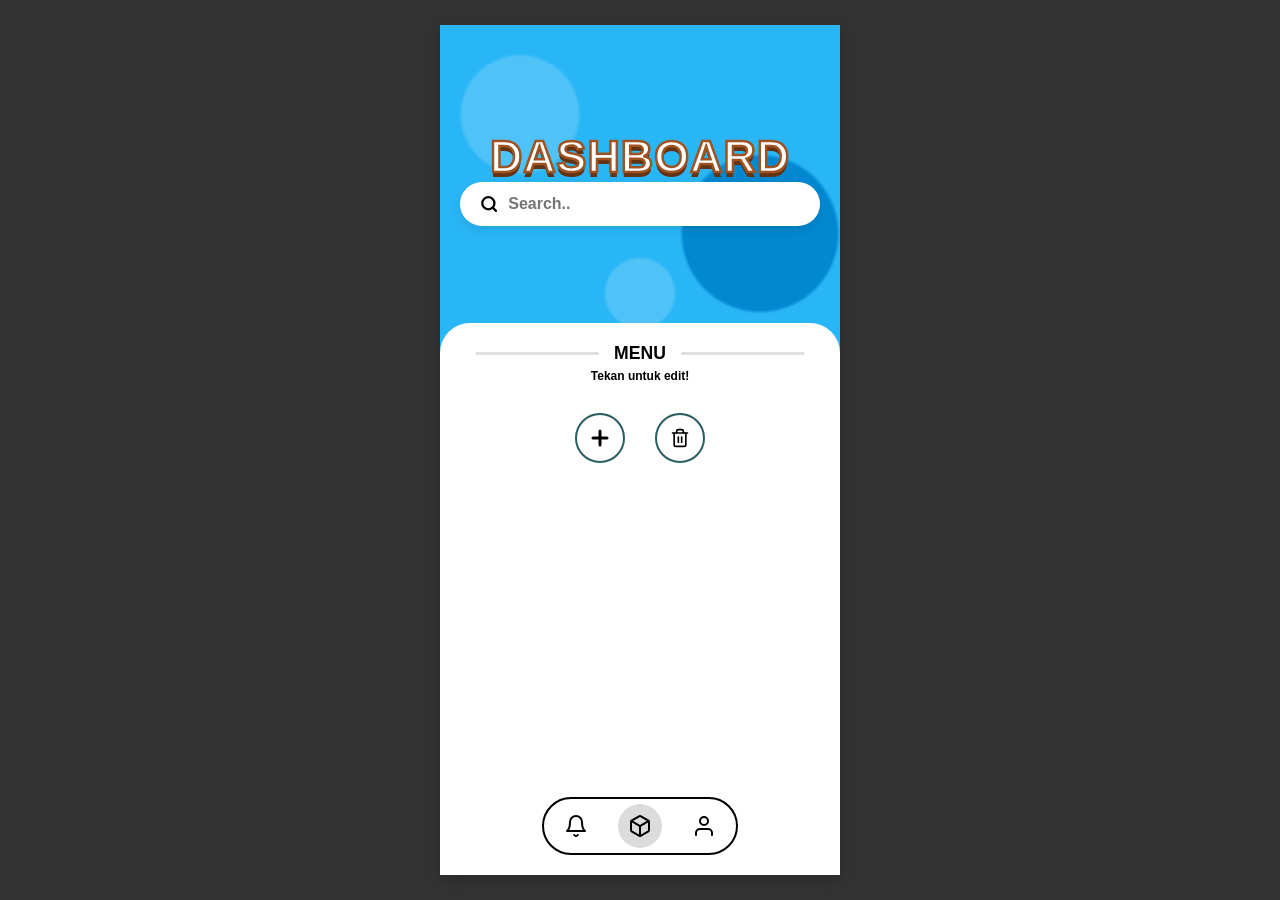
==== frontend/warkop99_dashboard.html @ 41861c22 "Revamp Struktur File" ====
<!DOCTYPE html>
<html lang="en">
<head>
    <meta charset="UTF-8">
    <meta name="viewport" content="width=device-width, initial-scale=1.0">
    <link rel="stylesheet" href="style.css">
    <script src="script.js" defer></script>
    <title>Dashboard - SistemMonitorW99</title>
</head>
<body>

    <div class="mobile-container">

        <div class="dash-top-section">
            <h1 class="brand-text">Dashboard</h1>
            <div class="search-bar">
                <svg xmlns="http://www.w3.org/2000/svg" width="20" height="20" viewBox="0 0 24 24" fill="none" stroke="currentColor" stroke-width="3" stroke-linecap="round" stroke-linejoin="round"><circle cx="11" cy="11" r="8"></circle><line x1="21" y1="21" x2="16.65" y2="16.65"></line></svg>
                <input type="text" id="searchInput" placeholder="Search..">
            </div>
        </div>

        <div class="dash-bottom-section">
            <div class="menu-header">
                <div class="menu-divider">MENU</div>
                <div class="menu-subtitle" id="menuSubtitle">Tekan untuk edit!</div>
            </div>

            <div class="product-list" id="productList">
            </div>

            <div class="action-buttons">
                <div class="action-btn" onclick="openAddModal()">
                    <svg xmlns="http://www.w3.org/2000/svg" width="24" height="24" viewBox="0 0 24 24" fill="none" stroke="currentColor" stroke-width="3" stroke-linecap="round" stroke-linejoin="round"><line x1="12" y1="5" x2="12" y2="19"></line><line x1="5" y1="12" x2="19" y2="12"></line></svg>
                </div>
                <div class="action-btn" onclick="toggleDeleteMode()">
                    <svg xmlns="http://www.w3.org/2000/svg" width="20" height="20" viewBox="0 0 24 24" fill="none" stroke="currentColor" stroke-width="2" stroke-linecap="round" stroke-linejoin="round"><polyline points="3 6 5 6 21 6"></polyline><path d="M19 6v14a2 2 0 0 1-2 2H7a2 2 0 0 1-2-2V6m3 0V4a2 2 0 0 1 2-2h4a2 2 0 0 1 2 2v2"></path><line x1="10" y1="11" x2="10" y2="17"></line><line x1="14" y1="11" x2="14" y2="17"></line></svg>
                </div>
            </div>
        </div>

        <div class="bottom-nav">
            <svg class="nav-icon" onclick="window.location.href='warkop99_notifications.html'" style="cursor: pointer;" xmlns="http://www.w3.org/2000/svg" width="24" height="24" viewBox="0 0 24 24" fill="none" stroke="currentColor" stroke-width="2" stroke-linecap="round" stroke-linejoin="round"><path d="M18 8A6 6 0 0 0 6 8c0 7-3 9-3 9h18s-3-2-3-9"></path><path d="M13.73 21a2 2 0 0 1-3.46 0"></path></svg>

            <div class="nav-icon active" style="cursor: pointer;">
                <svg xmlns="http://www.w3.org/2000/svg" width="24" height="24" viewBox="0 0 24 24" fill="none" stroke="currentColor" stroke-width="2" stroke-linecap="round" stroke-linejoin="round"><path d="M21 16V8a2 2 0 0 0-1-1.73l-7-4a2 2 0 0 0-2 0l-7 4A2 2 0 0 0 3 8v8a2 2 0 0 0 1 1.73l7 4a2 2 0 0 0 2 0l7-4A2 2 0 0 0 21 16z"></path><polyline points="3.27 6.96 12 12.01 20.73 6.96"></polyline><line x1="12" y1="22.08" x2="12" y2="12"></line></svg>
            </div>

            <svg class="nav-icon" onclick="window.location.href='warkop99_profile.html'" style="cursor: pointer;" xmlns="http://www.w3.org/2000/svg" width="24" height="24" viewBox="0 0 24 24" fill="none" stroke="currentColor" stroke-width="2" stroke-linecap="round" stroke-linejoin="round"><path d="M20 21v-2a4 4 0 0 0-4-4H8a4 4 0 0 0-4 4v2"></path><circle cx="12" cy="7" r="4"></circle></svg>
        </div>

        <div class="modal-overlay" id="editModal">
            <div class="modal-content">
                <div class="modal-header">
                    <label for="editImageUpload" class="img-placeholder" id="editModalImg" style="cursor: pointer; overflow: hidden; position: relative; background: url('website_images/logo99.jpg') center/cover;">
                    </label>
                    <input type="file" id="editImageUpload" accept="image/*" style="display: none;">

                    <span id="editModalName">Product Name</span>
                </div>

                <div class="modal-box">
                    <span>STOK</span>
                    <div class="qty-controls">
                        <button class="qty-btn">-</button>
                        <span id="editModalStock">0</span>
                        <button class="qty-btn">+</button>
                    </div>
                </div>
                <div class="modal-actions">
                    <button class="modal-btn btn-batal" onclick="closeModals()">BATAL</button>
                    <button class="modal-btn btn-simpan" onclick="saveStockToDatabase()">SIMPAN</button>
                </div>
            </div>
        </div>

        <div class="modal-overlay" id="addModal">
            <div class="modal-content">
                <div class="modal-header">
                    <label for="imageUpload" class="img-placeholder" id="addImgPreview" style="cursor: pointer; overflow: hidden; position: relative;">
                        <span id="addImgPlus">+</span>
                        <img id="previewImage" style="display: none; width: 100%; height: 100%; object-fit: cover; position: absolute; top: 0; left: 0;">
                    </label>
                    <input type="file" id="imageUpload" accept="image/*" style="display: none;">

                    <span>Tambah Produk</span>
                </div>
                <p style="font-size: 0.8rem; font-weight: 700; margin-bottom: -10px;">Nama Produk</p>
                <div class="modal-box">
                    <input type="text" id="addProductName" placeholder="produk123">
                </div>
                <div class="modal-box">
                    <span>STOK</span>
                    <div class="qty-controls">
                        <button class="qty-btn">-</button>
                        <span id="addProductStock">3</span>
                        <button class="qty-btn">+</button>
                    </div>
                </div>
                <div class="modal-actions">
                    <button class="modal-btn btn-batal" onclick="closeModals()">BATAL</button>
                    <button class="modal-btn btn-simpan" onclick="addProductToDatabase()">SIMPAN</button>
                </div>
            </div>
        </div>

        <div class="modal-overlay" id="deleteModal">
            <div class="modal-content">
                <div class="modal-header">
                    <div class="img-placeholder" id="deleteModalImg" style="background: url('website_images/logo99.jpg') center/cover;"></div>
                    <span id="deleteModalName">Product Name</span>
                </div>
                <div class="modal-box" style="justify-content: center;">
                    <span class="delete-text">HAPUS PRODUK?</span>
                </div>
                <div class="modal-actions">
                    <button class="modal-btn btn-batal" onclick="closeModals()">BATAL</button>
                    <button class="modal-btn btn-simpan" onclick="deleteProductFromDatabase()">SIMPAN</button>
                </div>
            </div>
        </div>

    </div>
</body>
</html>
---- frontend/style.css ----
* {
    margin: 0;
    padding: 0;
    box-sizing: border-box;
    font-family: -apple-system, BlinkMacSystemFont, "Segoe UI", Roboto, Helvetica, Arial, sans-serif;
    
    -webkit-user-select: none;
    -ms-user-select: none; 
    user-select: none;
}

input, textarea {
    -webkit-user-select: auto;
    -ms-user-select: auto;
    user-select: auto;
}

body {
    background-color: #333;
    display: flex;
    justify-content: center;
    align-items: center;
    min-height: 100vh;
}

.mobile-container {
    width: 100%;
    max-width: 400px;
    height: 100vh;
    max-height: 850px;
    background-color: #29b6f6;
    position: relative;
    overflow: hidden;
    display: flex;
    flex-direction: column;
    box-shadow: 0 4px 15px rgba(0,0,0,0.2);
}

/* ========================================= */
/* LOGIN PAGE STYLES                */
/* ========================================= */

.top-section {
    height: 45%;
    position: relative;
    display: flex;
    flex-direction: column;
    align-items: center;
    justify-content: center;
    background-image: radial-gradient(circle at 20% 30%, #4fc3f7 15%, transparent 16%),
                    radial-gradient(circle at 80% 70%, #0288d1 20%, transparent 21%),
                    radial-gradient(circle at 50% 90%, #4fc3f7 10%, transparent 11%);
}

.logo-circle {
    width: 110px;
    height: 110px;
    background-color: #fce166;
    border-radius: 50%;
    border: 3px solid #8c4a16;
    display: flex;
    justify-content: center;
    align-items: center;
    position: relative;
    box-shadow: 0 4px 8px rgba(0,0,0,0.1);
    z-index: 2;
    overflow: hidden;
}

.logo-image {
    width: 100%;
    height: 100%;
    object-fit: cover;
}

.brand-text {
    font-size: 2.8rem;
    font-weight: 900;
    color: #ffffff;
    text-transform: uppercase;
    -webkit-text-stroke: 2.5px #9e5320;
    text-shadow: 0px 5px 0px #633314;
    margin-top: 10px;
    letter-spacing: 1px;
    z-index: 2;
}

.bottom-section {
    background-color: #ffffff;
    height: 55%;
    border-radius: 30px 30px 0 0;
    padding: 40px 30px 20px 30px;
    display: flex;
    flex-direction: column;
    position: absolute;
    bottom: 0;
    width: 100%;
    z-index: 10;
}

.bottom-section h2 {
    font-size: 1.1rem;
    font-weight: 800;
    color: #000;
    margin-bottom: 25px;
}

.input-group {
    position: relative;
    margin-bottom: 15px;
}

.input-group input {
    width: 100%;
    padding: 18px 20px;
    border-radius: 25px;
    border: none;
    background-color: #f5f5f5;
    font-size: 0.95rem;
    font-weight: 700;
    color: #000;
    outline: none;
}

.input-group input::placeholder {
    color: #000;
    font-weight: 700;
}

.eye-icon {
    position: absolute;
    right: 20px;
    top: 50%;
    transform: translateY(-50%);
    cursor: pointer;
    color: #000000;
    display: flex;
    align-items: center;
}

.forgot-password {
    text-align: right;
    margin-bottom: 30px;
}

.forgot-password a {
    color: #000;
    text-decoration: none;
    font-size: 0.8rem;
    font-weight: 700;
}

.login-btn {
    width: 100%;
    padding: 18px;
    border-radius: 30px;
    border: none;
    background-color: #050505;
    color: #ffffff;
    font-size: 1.1rem;
    font-weight: 600;
    cursor: pointer;
    transition: background-color 0.4s;
}

.login-btn:hover {
    background-color: #333;
}

.footer-quote {
    margin-top: auto;
    text-align: center;
    font-size: 0.8rem;
    font-weight: 600;
    color: #000;
    padding-bottom: 15px;
}

/* ========================================= */
/* DASHBOARD PAGE STYLES             */
/* ========================================= */

.dash-top-section {
    height: 35%;
    position: relative;
    display: flex;
    flex-direction: column;
    align-items: center;
    justify-content: center;
    background-image: radial-gradient(circle at 20% 30%, #4fc3f7 15%, transparent 16%),
                      radial-gradient(circle at 80% 70%, #0288d1 20%, transparent 21%),
                      radial-gradient(circle at 50% 90%, #4fc3f7 10%, transparent 11%);
    padding: 20px;
}

.search-bar {
    width: 100%;
    background: #fff;
    border-radius: 30px;
    display: flex;
    align-items: center;
    padding: 12px 20px;
    z-index: 2;
    box-shadow: 0 4px 10px rgba(0,0,0,0.1);
    flex-shrink: 0;
}

.search-bar svg {
    margin-right: 10px;
    color: #000;
}

.search-bar input {
    border: none;
    outline: none;
    width: 100%;
    font-size: 1rem;
    font-weight: 600;
    color: #666;
}

.dash-bottom-section {
    background-color: #ffffff;
    height: 65%;
    border-radius: 30px 30px 0 0;
    padding: 20px 20px 80px 20px; 
    display: flex;
    flex-direction: column;
    z-index: 10;
    overflow-y: auto;
    scrollbar-width: none; 
}

.dash-bottom-section::-webkit-scrollbar {
    display: none;
}

.menu-header {
    text-align: center;
    margin-bottom: 20px;
}

.menu-divider {
    display: flex;
    align-items: center;
    font-weight: 900;
    font-size: 1.1rem;
    color: #000;
}

.menu-divider::before, .menu-divider::after {
    content: '';
    flex: 1;
    border-bottom: 3px solid #e0e0e0;
    margin: 0 15px;
    border-radius: 2px;
}

.menu-subtitle {
    font-size: 0.75rem;
    font-weight: 700;
    color: #000;
    margin-top: 5px;
}

.menu-subtitle.red-text {
    color: #ff3b30;
}

.product-card {
    display: flex;
    align-items: center;
    background: #fff;
    border-radius: 15px;
    padding: 10px;
    margin-bottom: 15px;
    box-shadow: 0 2px 8px rgba(0,0,0,0.15);
    position: relative;
    cursor: pointer;
    border: 2px solid transparent;
}

.product-img {
    width: 70px;
    height: 70px;
    border-radius: 10px;
    object-fit: cover;
    margin-right: 15px;
}

.product-info {
    flex: 1;
    display: flex;
    flex-direction: column;
    gap: 8px;
}

.info-box {
    background: #dcdcdc;
    padding: 8px 15px;
    border-radius: 8px;
    font-weight: 700;
    font-size: 0.9rem;
    color: #000;
    display: flex;
    justify-content: space-between;
}

.card-trash-btn {
    position: absolute;
    right: -10px;
    top: -10px;
    background: #fff;
    border: 2px solid #ff3b30;
    border-radius: 50%;
    width: 35px;
    height: 35px;
    display: none; 
    justify-content: center;
    align-items: center;
    color: #ff3b30;
    box-shadow: 0 2px 5px rgba(0,0,0,0.2);
    z-index: 5;
}

.delete-mode-active .card-trash-btn {
    display: flex;
}

.action-buttons {
    display: flex;
    justify-content: center;
    gap: 30px;
    margin-top: 10px;
    margin-bottom: 20px;
}

.action-btn {
    width: 50px;
    height: 50px;
    border-radius: 50%;
    border: 2px solid #285e61;
    background: #fff;
    display: flex;
    justify-content: center;
    align-items: center;
    cursor: pointer;
    color: #000;
}

.bottom-nav {
    position: absolute;
    bottom: 20px;
    left: 50%;
    transform: translateX(-50%);
    background: #fff;
    border: 2px solid #000;
    border-radius: 30px;
    display: flex;
    align-items: center;
    padding: 5px 20px;
    gap: 30px;
    z-index: 20;
}

.nav-icon {
    color: #000;
    cursor: pointer;
}

.nav-icon.active {
    background: #dcdcdc;
    padding: 10px;
    border-radius: 50%;
    display: flex;
}

/* Modals */
.modal-overlay {
    position: absolute;
    top: 0;
    left: 0;
    width: 100%;
    height: 100%;
    background: rgba(255, 255, 255, 0.2);
    backdrop-filter: blur(8px);
    -webkit-backdrop-filter: blur(8px);
    z-index: 50;
    display: none;
    justify-content: center;
    align-items: center;
}

.modal-content {
    background: #fff;
    width: 85%;
    border-radius: 20px;
    padding: 25px;
    box-shadow: 0 10px 25px rgba(0,0,0,0.2);
    display: flex;
    flex-direction: column;
    gap: 15px;
}

.modal-header {
    display: flex;
    align-items: center;
    gap: 15px;
    font-size: 1.2rem;
    font-weight: 800;
    color: #000;
}

.modal-header img, .modal-header .img-placeholder {
    width: 60px;
    height: 60px;
    border-radius: 10px;
    object-fit: cover;
}

.img-placeholder {
    background: #dcdcdc;
    display: flex;
    justify-content: center;
    align-items: center;
    font-size: 1.5rem;
}

.modal-box {
    background: #dcdcdc;
    border-radius: 8px;
    padding: 12px 15px;
    display: flex;
    justify-content: space-between;
    align-items: center;
    font-weight: 700;
    color: #000;
}

.modal-box input {
    background: transparent;
    border: none;
    outline: none;
    font-weight: 700;
    width: 100%;
}

.modal-box input::placeholder { color: #666; }

.qty-controls {
    display: flex;
    align-items: center;
    gap: 10px;
}

.qty-btn {
    background: #fff;
    border: none;
    width: 24px;
    height: 24px;
    border-radius: 50%;
    display: flex;
    justify-content: center;
    align-items: center;
    font-weight: bold;
    cursor: pointer;
    box-shadow: 0 1px 3px rgba(0,0,0,0.2);
}

.modal-actions {
    display: flex;
    gap: 15px;
    margin-top: 10px;
}

.modal-btn {
    flex: 1;
    padding: 12px;
    border: none;
    border-radius: 10px;
    font-weight: 800;
    font-size: 1rem;
    color: #fff;
    cursor: pointer;
}

.btn-batal { background-color: #ff4747; }
.btn-simpan { background-color: #5ddc58; }

.delete-text {
    color: #ff3b30;
    font-weight: 900;
    text-align: center;
    width: 100%;
}

/* ========================================= */
/* NOTIFICATION PAGE STYLES                  */
/* ========================================= */

.notif-top-section {
    height: 18%;
    padding-top: 40px;
}

.notif-bottom-section {
    height: 82%;
}

.tabs-wrapper {
    display: flex;
    gap: 10px;
    margin-bottom: 20px;
    padding-bottom: 10px; 
    overflow-x: auto;
    
    flex-shrink: 0; 
    
    scrollbar-width: thin;
    scrollbar-color: #dcdcdc #f0f0f0;
}

.tabs-wrapper::-webkit-scrollbar {
    height: 4px;
}

.tabs-wrapper::-webkit-scrollbar-track {
    background: #f0f0f0;
    border-radius: 2px;
}
.tabs-wrapper::-webkit-scrollbar-thumb {
    background: #dcdcdc;
    border-radius: 2px;
}

.tab-btn {
    flex-shrink: 0;
    padding: 8px 15px;
    border-radius: 12px;
    background-color: #dcdcdc;
    color: #ffffff;
    font-weight: 800;
    font-size: 0.75rem;
    border: none;
    cursor: pointer;
    white-space: nowrap;
    transition: background-color 0.3s;
}

.tab-btn.active-red { background-color: #ff4d4d; }
.tab-btn.active-blue { background-color: #33a1ff; }

.tab-divider {
    height: 4px;
    background-color: #f0f0f0;
    border-radius: 2px;
    margin-bottom: 20px;
    width: 100%;
}
.tab-divider-inner {
    height: 100%;
    background-color: #dcdcdc;
    width: 40%;
    border-radius: 2px;
}

.notif-card {
    display: flex;
    background: #fff;
    border-radius: 15px;
    padding: 12px;
    margin-bottom: 15px;
}

.notif-card.red {
    background-color: #ffebe6;
    border: 2px solid #ffcccc;
}
.notif-card.blue {
    background-color: #e6f5ff;
    border: 2px solid #cce6ff;
}

.notif-img {
    width: 80px;
    height: 80px;
    border-radius: 10px;
    object-fit: cover;
    margin-right: 15px;
}

.notif-content {
    flex: 1;
    display: flex;
    flex-direction: column;
}

.notif-badge {
    color: #fff;
    font-weight: 800;
    font-size: 0.75rem;
    padding: 6px 0;
    text-align: center;
    border-radius: 8px;
    margin-bottom: 10px;
}
.notif-card.red .notif-badge { background-color: #ff4d4d; }
.notif-card.blue .notif-badge { background-color: #33a1ff; }

.notif-text-row {
    display: flex;
    justify-content: space-between;
    font-size: 0.7rem;
    font-weight: 800;
    color: #000;
    margin-bottom: 6px;
    text-transform: uppercase;
}

/* ========================================= */
/* PROFILE & HISTORY PAGE STYLES             */
/* ========================================= */


.hidden {
    display: none !important;
}


.profile-card-header {
    display: flex;
    align-items: center;
    background: #eeeeee; 
    border-radius: 18px;
    padding: 15px;
    margin-bottom: 20px;
}

.profile-avatar {
    width: 75px;
    height: 75px;
    border-radius: 12px;
    object-fit: cover;
    margin-right: 15px;
}

.menu-option-card {
    background-color: #eeeeee;
    border-radius: 18px;
    padding: 18px 20px;
    display: flex;
    align-items: center;
    gap: 15px;
    margin-bottom: 15px;
    cursor: pointer;
    transition: transform 0.2s, background-color 0.2s;
}

.menu-option-card:active {
    transform: scale(0.97);
    background-color: #e0e0e0;
}

.history-item {
    border-radius: 15px;
    padding: 12px;
    display: flex;
    gap: 12px;
    margin-bottom: 15px;
}

.item-baru { 
    background-color: #dbeafe; 
} 

.item-stok { 
    background-color: #fef3c7; 
}

.date-line-divider {
    display: flex;
    justify-content: space-between;
    align-items: center;
    margin: 15px 0;
}

.date-line {
    height: 4px;
    background: #eeeeee;
    flex: 1;
    margin-right: 10px;
    border-radius: 2px;
}

.kembali-btn {
    width: 100%;
    padding: 15px;
    border-radius: 30px;
    border: none;
    background-color: #050505;
    color: #ffffff;
    font-size: 1.1rem;
    font-weight: 600;
    cursor: pointer;
    transition: background-color 0.4s;
}
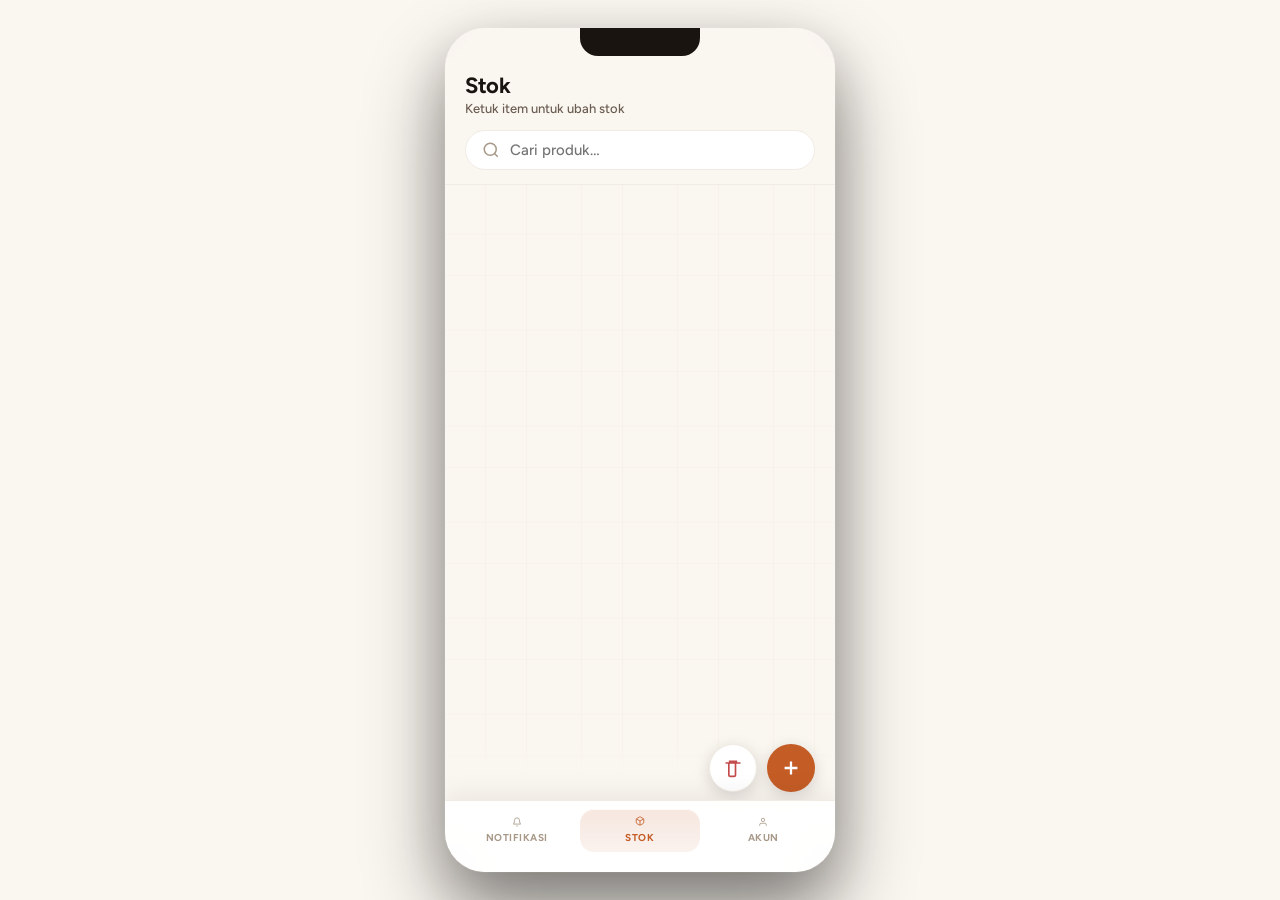
==== commit e361b611: "UI changes" ====
--- a/frontend/warkop99_dashboard.html
+++ b/frontend/warkop99_dashboard.html
@@ -1,124 +1,126 @@
 <!DOCTYPE html>
-<html lang="en">
+<html lang="id">
 <head>
     <meta charset="UTF-8">
-    <meta name="viewport" content="width=device-width, initial-scale=1.0">
+    <meta name="viewport" content="width=device-width, initial-scale=1.0, viewport-fit=cover">
+    <title>Warkop 99 — Stok</title>
+    <link rel="preconnect" href="https://fonts.googleapis.com">
+    <link rel="preconnect" href="https://fonts.gstatic.com" crossorigin>
+    <link href="https://fonts.googleapis.com/css2?family=Figtree:wght@400;500;600;700&display=swap" rel="stylesheet">
     <link rel="stylesheet" href="style.css">
     <script src="script.js" defer></script>
-    <title>Dashboard - SistemMonitorW99</title>
 </head>
 <body>
+    <div class="app">
+        <div class="pattern-bg pattern-bg--light" aria-hidden="true"></div>
+        <header class="app-header">
+            <div class="app-header__top">
+                <div>
+                    <h1>Stok</h1>
+                    <p class="app-header__hint" id="menuSubtitle">Ketuk item untuk ubah stok</p>
+                </div>
+            </div>
+            <div class="search">
+                <svg width="18" height="18" viewBox="0 0 24 24" fill="none" stroke="currentColor" stroke-width="2"><circle cx="11" cy="11" r="8"/><path d="m21 21-4.3-4.3"/></svg>
+                <input type="search" id="searchInput" placeholder="Cari produk…" autocomplete="off">
+            </div>
+        </header>
 
-    <div class="mobile-container">
+        <main class="app-main app-main--stock">
+            <div class="product-list" id="productList"></div>
+        </main>
 
-        <div class="dash-top-section">
-            <h1 class="brand-text">Dashboard</h1>
-            <div class="search-bar">
-                <svg xmlns="http://www.w3.org/2000/svg" width="20" height="20" viewBox="0 0 24 24" fill="none" stroke="currentColor" stroke-width="3" stroke-linecap="round" stroke-linejoin="round"><circle cx="11" cy="11" r="8"></circle><line x1="21" y1="21" x2="16.65" y2="16.65"></line></svg>
-                <input type="text" id="searchInput" placeholder="Search..">
-            </div>
+        <div class="fab-dock" aria-label="Aksi produk">
+            <button type="button" class="fab fab--del" onclick="toggleDeleteMode()" aria-label="Hapus produk">
+                <svg width="20" height="20" viewBox="0 0 24 24" fill="none" stroke="currentColor" stroke-width="2"><path d="M3 6h18M8 6V4h8v2m-1 0v14a2 2 0 0 1-2 2H9a2 2 0 0 1-2-2V6h10"/></svg>
+            </button>
+            <button type="button" class="fab fab--add" onclick="openAddModal()" aria-label="Tambah produk">
+                <svg width="22" height="22" viewBox="0 0 24 24" fill="none" stroke="currentColor" stroke-width="2.5"><path d="M12 5v14M5 12h14"/></svg>
+            </button>
         </div>
 
-        <div class="dash-bottom-section">
-            <div class="menu-header">
-                <div class="menu-divider">MENU</div>
-                <div class="menu-subtitle" id="menuSubtitle">Tekan untuk edit!</div>
-            </div>
-
-            <div class="product-list" id="productList">
-            </div>
-
-            <div class="action-buttons">
-                <div class="action-btn" onclick="openAddModal()">
-                    <svg xmlns="http://www.w3.org/2000/svg" width="24" height="24" viewBox="0 0 24 24" fill="none" stroke="currentColor" stroke-width="3" stroke-linecap="round" stroke-linejoin="round"><line x1="12" y1="5" x2="12" y2="19"></line><line x1="5" y1="12" x2="19" y2="12"></line></svg>
-                </div>
-                <div class="action-btn" onclick="toggleDeleteMode()">
-                    <svg xmlns="http://www.w3.org/2000/svg" width="20" height="20" viewBox="0 0 24 24" fill="none" stroke="currentColor" stroke-width="2" stroke-linecap="round" stroke-linejoin="round"><polyline points="3 6 5 6 21 6"></polyline><path d="M19 6v14a2 2 0 0 1-2 2H7a2 2 0 0 1-2-2V6m3 0V4a2 2 0 0 1 2-2h4a2 2 0 0 1 2 2v2"></path><line x1="10" y1="11" x2="10" y2="17"></line><line x1="14" y1="11" x2="14" y2="17"></line></svg>
-                </div>
-            </div>
-        </div>
-
-        <div class="bottom-nav">
-            <svg class="nav-icon" onclick="window.location.href='warkop99_notifications.html'" style="cursor: pointer;" xmlns="http://www.w3.org/2000/svg" width="24" height="24" viewBox="0 0 24 24" fill="none" stroke="currentColor" stroke-width="2" stroke-linecap="round" stroke-linejoin="round"><path d="M18 8A6 6 0 0 0 6 8c0 7-3 9-3 9h18s-3-2-3-9"></path><path d="M13.73 21a2 2 0 0 1-3.46 0"></path></svg>
-
-            <div class="nav-icon active" style="cursor: pointer;">
-                <svg xmlns="http://www.w3.org/2000/svg" width="24" height="24" viewBox="0 0 24 24" fill="none" stroke="currentColor" stroke-width="2" stroke-linecap="round" stroke-linejoin="round"><path d="M21 16V8a2 2 0 0 0-1-1.73l-7-4a2 2 0 0 0-2 0l-7 4A2 2 0 0 0 3 8v8a2 2 0 0 0 1 1.73l7 4a2 2 0 0 0 2 0l7-4A2 2 0 0 0 21 16z"></path><polyline points="3.27 6.96 12 12.01 20.73 6.96"></polyline><line x1="12" y1="22.08" x2="12" y2="12"></line></svg>
-            </div>
-
-            <svg class="nav-icon" onclick="window.location.href='warkop99_profile.html'" style="cursor: pointer;" xmlns="http://www.w3.org/2000/svg" width="24" height="24" viewBox="0 0 24 24" fill="none" stroke="currentColor" stroke-width="2" stroke-linecap="round" stroke-linejoin="round"><path d="M20 21v-2a4 4 0 0 0-4-4H8a4 4 0 0 0-4 4v2"></path><circle cx="12" cy="7" r="4"></circle></svg>
-        </div>
+        <nav class="tab-bar">
+            <a href="warkop99_notifications.html" class="tab-bar__item">
+                <svg viewBox="0 0 24 24" fill="none" stroke="currentColor" stroke-width="2"><path d="M18 8A6 6 0 0 0 6 8c0 7-3 9-3 9h18s-3-2-3-9"/><path d="M13.73 21a2 2 0 0 1-3.46 0"/></svg>
+                Notifikasi
+            </a>
+            <span class="tab-bar__item is-active">
+                <svg viewBox="0 0 24 24" fill="none" stroke="currentColor" stroke-width="2"><path d="M21 16V8a2 2 0 0 0-1-1.73l-7-4a2 2 0 0 0-2 0l-7 4A2 2 0 0 0 3 8v8a2 2 0 0 0 1 1.73l7 4a2 2 0 0 0 2 0l7-4A2 2 0 0 0 21 16z"/><path d="M3.27 6.96 12 12.01 20.73 6.96M12 22.08V12"/></svg>
+                Stok
+            </span>
+            <a href="warkop99_profile.html" class="tab-bar__item">
+                <svg viewBox="0 0 24 24" fill="none" stroke="currentColor" stroke-width="2"><path d="M20 21v-2a4 4 0 0 0-4-4H8a4 4 0 0 0-4 4v2"/><circle cx="12" cy="7" r="4"/></svg>
+                Akun
+            </a>
+        </nav>
 
         <div class="modal-overlay" id="editModal">
-            <div class="modal-content">
-                <div class="modal-header">
-                    <label for="editImageUpload" class="img-placeholder" id="editModalImg" style="cursor: pointer; overflow: hidden; position: relative; background: url('website_images/logo99.jpg') center/cover;">
-                    </label>
-                    <input type="file" id="editImageUpload" accept="image/*" style="display: none;">
-
-                    <span id="editModalName">Product Name</span>
+            <div class="modal-sheet">
+                <div class="sheet-handle"></div>
+                <div class="sheet-product">
+                    <label for="editImageUpload" class="sheet-thumb sheet-thumb--sm" id="editModalImg" style="background-image:url('website_images/logo99.jpg')"></label>
+                    <input type="file" id="editImageUpload" accept="image/*" hidden>
+                    <div>
+                        <p class="sheet-product__label">Produk</p>
+                        <strong id="editModalName">—</strong>
+                    </div>
                 </div>
-
-                <div class="modal-box">
-                    <span>STOK</span>
+                <div class="sheet-row">
+                    <span>Stok</span>
                     <div class="qty-controls">
-                        <button class="qty-btn">-</button>
+                        <button type="button" class="qty-btn">−</button>
                         <span id="editModalStock">0</span>
-                        <button class="qty-btn">+</button>
+                        <button type="button" class="qty-btn">+</button>
                     </div>
                 </div>
                 <div class="modal-actions">
-                    <button class="modal-btn btn-batal" onclick="closeModals()">BATAL</button>
-                    <button class="modal-btn btn-simpan" onclick="saveStockToDatabase()">SIMPAN</button>
+                    <button type="button" class="modal-btn btn-batal" onclick="closeModals()">Batal</button>
+                    <button type="button" class="modal-btn btn-simpan" onclick="saveStockToDatabase()">Simpan</button>
                 </div>
             </div>
         </div>
 
         <div class="modal-overlay" id="addModal">
-            <div class="modal-content">
-                <div class="modal-header">
-                    <label for="imageUpload" class="img-placeholder" id="addImgPreview" style="cursor: pointer; overflow: hidden; position: relative;">
-                        <span id="addImgPlus">+</span>
-                        <img id="previewImage" style="display: none; width: 100%; height: 100%; object-fit: cover; position: absolute; top: 0; left: 0;">
-                    </label>
-                    <input type="file" id="imageUpload" accept="image/*" style="display: none;">
-
-                    <span>Tambah Produk</span>
+            <div class="modal-sheet">
+                <div class="sheet-handle"></div>
+                <h3 class="sheet-title">Produk baru</h3>
+                <label for="imageUpload" class="sheet-upload" id="addImgPreview">
+                    <span id="addImgPlus" class="sheet-upload__label">+ Tambah foto</span>
+                </label>
+                <input type="file" id="imageUpload" accept="image/*" hidden>
+                <div class="field">
+                    <label for="addProductName">Nama produk</label>
+                    <input type="text" id="addProductName" class="field__input" placeholder="Contoh: Kopi Susu">
                 </div>
-                <p style="font-size: 0.8rem; font-weight: 700; margin-bottom: -10px;">Nama Produk</p>
-                <div class="modal-box">
-                    <input type="text" id="addProductName" placeholder="produk123">
-                </div>
-                <div class="modal-box">
-                    <span>STOK</span>
+                <div class="sheet-row">
+                    <span>Stok awal</span>
                     <div class="qty-controls">
-                        <button class="qty-btn">-</button>
+                        <button type="button" class="qty-btn">−</button>
                         <span id="addProductStock">3</span>
-                        <button class="qty-btn">+</button>
+                        <button type="button" class="qty-btn">+</button>
                     </div>
                 </div>
                 <div class="modal-actions">
-                    <button class="modal-btn btn-batal" onclick="closeModals()">BATAL</button>
-                    <button class="modal-btn btn-simpan" onclick="addProductToDatabase()">SIMPAN</button>
+                    <button type="button" class="modal-btn btn-batal" onclick="closeModals()">Batal</button>
+                    <button type="button" class="modal-btn btn-simpan" onclick="addProductToDatabase()">Tambah</button>
                 </div>
             </div>
         </div>
 
         <div class="modal-overlay" id="deleteModal">
-            <div class="modal-content">
-                <div class="modal-header">
-                    <div class="img-placeholder" id="deleteModalImg" style="background: url('website_images/logo99.jpg') center/cover;"></div>
-                    <span id="deleteModalName">Product Name</span>
+            <div class="modal-sheet">
+                <div class="sheet-handle"></div>
+                <div class="sheet-product">
+                    <div class="sheet-thumb sheet-thumb--sm" id="deleteModalImg" style="background-image:url('website_images/logo99.jpg')"></div>
+                    <strong id="deleteModalName">Produk</strong>
                 </div>
-                <div class="modal-box" style="justify-content: center;">
-                    <span class="delete-text">HAPUS PRODUK?</span>
-                </div>
+                <p class="delete-text">Hapus produk ini?</p>
                 <div class="modal-actions">
-                    <button class="modal-btn btn-batal" onclick="closeModals()">BATAL</button>
-                    <button class="modal-btn btn-simpan" onclick="deleteProductFromDatabase()">SIMPAN</button>
+                    <button type="button" class="modal-btn btn-batal" onclick="closeModals()">Batal</button>
+                    <button type="button" class="modal-btn btn--danger modal-btn" onclick="deleteProductFromDatabase()">Hapus</button>
                 </div>
             </div>
         </div>
-
     </div>
 </body>
-</html>+</html>
--- a/frontend/style.css
+++ b/frontend/style.css
@@ -1,706 +1,1256 @@
-* {
+/* Theme variables */
+:root {
+    --espresso: #1a1410;
+    --cream: #faf6f0;
+    --cream-dark: #f0ebe3;
+    --surface: #ffffff;
+    --ink: #1a1410;
+    --ink-muted: #6b5d52;
+    --ink-faint: #a89888;
+    --amber: #c45c26;
+    --amber-light: #e8845a;
+    --amber-glow: rgba(196, 92, 38, 0.15);
+    --sage: #3d7a5f;
+    --sage-bg: #e8f3ed;
+    --rose: #c44b4b;
+    --rose-bg: #fceeee;
+    --sky: #4a7fb5;
+    --sky-bg: #eef4fa;
+    --radius: 14px;
+    --radius-lg: 22px;
+    --radius-full: 999px;
+    --font: "Figtree", system-ui, sans-serif;
+    --shadow: 0 2px 12px rgba(26, 20, 16, 0.06);
+    --shadow-lg: 0 16px 48px rgba(26, 20, 16, 0.14);
+    --tab-h: 72px;
+    --fab-dock-h: 56px;
+    --page-bg: #faf6f0;
+}
+
+*, *::before, *::after {
     margin: 0;
     padding: 0;
     box-sizing: border-box;
-    font-family: -apple-system, BlinkMacSystemFont, "Segoe UI", Roboto, Helvetica, Arial, sans-serif;
-    
+}
+
+html { -webkit-font-smoothing: antialiased; }
+
+body {
+    font-family: var(--font);
+    background: var(--page-bg);
+    min-height: 100vh;
+    display: flex;
+    align-items: center;
+    justify-content: center;
+    padding: 16px;
+    color: var(--ink);
+}
+
+input, textarea, button { font-family: inherit; }
+input, textarea { -webkit-user-select: text; user-select: text; }
+
+/* Text selection and drag behavior */
+html, body, .app, .app *:not(input):not(textarea):not(button) {
     -webkit-user-select: none;
-    -ms-user-select: none; 
+    -moz-user-select: none;
+    -ms-user-select: none;
     user-select: none;
 }
 
-input, textarea {
-    -webkit-user-select: auto;
-    -ms-user-select: auto;
-    user-select: auto;
-}
-
-body {
-    background-color: #333;
-    display: flex;
+img, svg, a, button {
+    -webkit-user-drag: none;
+    user-drag: none;
+}
+
+/* Shell */
+.app {
+    width: 100%;
+    max-width: 390px;
+    height: 100vh;
+    max-height: 844px;
+    background: var(--cream);
+    border-radius: 40px;
+    overflow: hidden;
+    display: flex;
+    flex-direction: column;
+    position: relative;
+    box-shadow: 0 0 0 1px rgba(255,255,255,0.06), var(--shadow-lg), 0 40px 80px rgba(0,0,0,0.45);
+}
+
+.app::before {
+    content: "";
+    position: absolute;
+    top: 0;
+    left: 50%;
+    transform: translateX(-50%);
+    width: 120px;
+    height: 28px;
+    background: var(--espresso);
+    border-radius: 0 0 18px 18px;
+    z-index: 100;
+    pointer-events: none;
+}
+
+/* Flowing pattern overlay */
+.pattern-bg {
+    position: absolute;
+    inset: 0;
+    pointer-events: none;
+    z-index: 0;
+    opacity: 0.35;
+    background-image:
+        repeating-linear-gradient(
+            90deg,
+            transparent,
+            transparent 48px,
+            rgba(232, 132, 90, 0.12) 48px,
+            rgba(232, 132, 90, 0.12) 49px
+        ),
+        repeating-linear-gradient(
+            0deg,
+            transparent,
+            transparent 48px,
+            rgba(255, 255, 255, 0.04) 48px,
+            rgba(255, 255, 255, 0.04) 49px
+        );
+    background-size: 96px 96px;
+    animation: patternDrift 24s linear infinite;
+}
+
+.pattern-bg--light {
+    opacity: 0.5;
+    background-image:
+        repeating-linear-gradient(
+            90deg,
+            transparent,
+            transparent 40px,
+            rgba(196, 92, 38, 0.06) 40px,
+            rgba(196, 92, 38, 0.06) 41px
+        ),
+        repeating-linear-gradient(
+            0deg,
+            transparent,
+            transparent 40px,
+            rgba(196, 92, 38, 0.04) 40px,
+            rgba(196, 92, 38, 0.04) 41px
+        );
+    animation: patternDrift 32s linear infinite reverse;
+}
+
+.app--login .pattern-bg {
+    opacity: 0.35;
+}
+
+/* Login */
+.app--login {
+    background: linear-gradient(155deg, #5c4a3d 0%, #8b6f5c 35%, #c4a88a 70%, #e8d5c4 100%);
+    justify-content: flex-start;
+    padding: 52px 24px 28px;
+}
+
+
+.app--login::before {
+    background: rgba(26, 20, 16, 0.25);
+}
+
+
+.app--login > *:not(.pattern-bg):not(.modal-overlay):not(.food-background) {
+    position: relative;
+    z-index: 1;
+}
+
+.app--login .modal-overlay {
+    position: absolute;
+    inset: 0;
+    z-index: 300;
+    align-items: center;
     justify-content: center;
-    align-items: center;
-    min-height: 100vh;
-}
-
-.mobile-container {
+    padding: 20px;
+}
+
+.app--login .modal-sheet {
+    border-radius: var(--radius-lg);
+    max-height: min(520px, 85%);
     width: 100%;
-    max-width: 400px;
-    height: 100vh;
-    max-height: 850px;
-    background-color: #29b6f6;
+    animation: dialogIn 0.28s ease;
+}
+
+.app--login .modal-sheet .sheet-handle {
+    display: none;
+}
+
+@keyframes dialogIn {
+    from {
+        opacity: 0;
+        transform: scale(0.96) translateY(8px);
+    }
+    to {
+        opacity: 1;
+        transform: scale(1) translateY(0);
+    }
+}
+
+.login-brand {
+    flex: 1;
+    display: flex;
+    flex-direction: column;
+    align-items: center;
+    justify-content: center;
+    text-align: center;
+    padding: 20px 0 32px;
+}
+
+.login-logo {
+    width: 120px;
+    height: 120px;
+    border-radius: 50%;
+    object-fit: cover;
+    border: 3px solid var(--amber-light);
+    margin-bottom: 20px;
+    box-shadow: 0 8px 32px rgba(232, 132, 90, 0.3);
+}
+
+/* Login entrance animations */
+.login-logo {
+    transform-origin: center center;
+    opacity: 0;
+    transform: translateY(-6px) scale(0.98);
+    animation: logoIn 720ms cubic-bezier(.2,.9,.3,1) 120ms forwards;
+}
+
+.login-card {
+    opacity: 0;
+    transform: translateY(18px) scale(0.995);
+    animation: cardIn 640ms cubic-bezier(.22,.9,.32,1) 260ms forwards;
+}
+
+@keyframes logoIn {
+    0% { opacity: 0; transform: translateY(-6px) scale(0.98); }
+    60% { opacity: 1; transform: translateY(2px) scale(1.02); }
+    100% { opacity: 1; transform: translateY(0) scale(1); }
+}
+
+@keyframes cardIn {
+    0% { opacity: 0; transform: translateY(18px) scale(0.995); }
+    60% { opacity: 1; transform: translateY(-6px) scale(1.005); }
+    100% { opacity: 1; transform: translateY(0) scale(1); }
+}
+
+.field__input:focus {
+    box-shadow: 0 6px 20px rgba(196,92,38,0.08), 0 0 0 3px var(--amber-glow);
+}
+
+.login-brand h1 {
+    font-size: 1.75rem;
+    font-weight: 700;
+    color: var(--espresso);
+    letter-spacing: 0.04em;
+    text-shadow: 0 1px 0 rgba(255, 255, 255, 0.3);
+}
+
+.login-brand p {
+    font-size: 0.875rem;
+    color: var(--ink-muted);
+    margin-top: 6px;
+}
+
+.login-card {
+    background: var(--surface);
+    border-radius: var(--radius-lg);
+    padding: 28px 24px;
+    width: 100%;
+}
+
+.login-card h2 {
+    font-size: 1.125rem;
+    font-weight: 700;
+    margin-bottom: 20px;
+}
+
+.login-quote {
+    text-align: center;
+    font-size: 0.8125rem;
+    color: var(--ink-muted);
+    margin-top: 20px;
+    font-style: italic;
+}
+
+/* Header */
+.app-header {
+    flex-shrink: 0;
+    padding: 44px 20px 14px;
+    background: rgba(250, 246, 240, 0.92);
+    backdrop-filter: blur(8px);
+    border-bottom: 1px solid var(--cream-dark);
+    z-index: 10;
     position: relative;
-    overflow: hidden;
-    display: flex;
-    flex-direction: column;
-    box-shadow: 0 4px 15px rgba(0,0,0,0.2);
-}
-
-/* ========================================= */
-/* LOGIN PAGE STYLES                */
-/* ========================================= */
-
-.top-section {
-    height: 45%;
-    position: relative;
-    display: flex;
-    flex-direction: column;
-    align-items: center;
-    justify-content: center;
-    background-image: radial-gradient(circle at 20% 30%, #4fc3f7 15%, transparent 16%),
-                    radial-gradient(circle at 80% 70%, #0288d1 20%, transparent 21%),
-                    radial-gradient(circle at 50% 90%, #4fc3f7 10%, transparent 11%);
-}
-
-.logo-circle {
-    width: 110px;
-    height: 110px;
-    background-color: #fce166;
-    border-radius: 50%;
-    border: 3px solid #8c4a16;
-    display: flex;
-    justify-content: center;
-    align-items: center;
-    position: relative;
-    box-shadow: 0 4px 8px rgba(0,0,0,0.1);
-    z-index: 2;
-    overflow: hidden;
-}
-
-.logo-image {
-    width: 100%;
-    height: 100%;
-    object-fit: cover;
-}
-
-.brand-text {
-    font-size: 2.8rem;
-    font-weight: 900;
-    color: #ffffff;
-    text-transform: uppercase;
-    -webkit-text-stroke: 2.5px #9e5320;
-    text-shadow: 0px 5px 0px #633314;
-    margin-top: 10px;
-    letter-spacing: 1px;
-    z-index: 2;
-}
-
-.bottom-section {
-    background-color: #ffffff;
-    height: 55%;
-    border-radius: 30px 30px 0 0;
-    padding: 40px 30px 20px 30px;
-    display: flex;
-    flex-direction: column;
-    position: absolute;
-    bottom: 0;
-    width: 100%;
-    z-index: 10;
-}
-
-.bottom-section h2 {
-    font-size: 1.1rem;
-    font-weight: 800;
-    color: #000;
-    margin-bottom: 25px;
-}
-
-.input-group {
-    position: relative;
-    margin-bottom: 15px;
-}
-
-.input-group input {
-    width: 100%;
-    padding: 18px 20px;
-    border-radius: 25px;
-    border: none;
-    background-color: #f5f5f5;
-    font-size: 0.95rem;
-    font-weight: 700;
-    color: #000;
-    outline: none;
-}
-
-.input-group input::placeholder {
-    color: #000;
-    font-weight: 700;
-}
-
-.eye-icon {
-    position: absolute;
-    right: 20px;
-    top: 50%;
-    transform: translateY(-50%);
-    cursor: pointer;
-    color: #000000;
-    display: flex;
-    align-items: center;
-}
-
-.forgot-password {
-    text-align: right;
-    margin-bottom: 30px;
-}
-
-.forgot-password a {
-    color: #000;
-    text-decoration: none;
-    font-size: 0.8rem;
-    font-weight: 700;
-}
-
-.login-btn {
-    width: 100%;
-    padding: 18px;
-    border-radius: 30px;
-    border: none;
-    background-color: #050505;
-    color: #ffffff;
-    font-size: 1.1rem;
-    font-weight: 600;
-    cursor: pointer;
-    transition: background-color 0.4s;
-}
-
-.login-btn:hover {
-    background-color: #333;
-}
-
-.footer-quote {
-    margin-top: auto;
-    text-align: center;
-    font-size: 0.8rem;
-    font-weight: 600;
-    color: #000;
-    padding-bottom: 15px;
-}
-
-/* ========================================= */
-/* DASHBOARD PAGE STYLES             */
-/* ========================================= */
-
-.dash-top-section {
-    height: 35%;
-    position: relative;
-    display: flex;
-    flex-direction: column;
-    align-items: center;
-    justify-content: center;
-    background-image: radial-gradient(circle at 20% 30%, #4fc3f7 15%, transparent 16%),
-                      radial-gradient(circle at 80% 70%, #0288d1 20%, transparent 21%),
-                      radial-gradient(circle at 50% 90%, #4fc3f7 10%, transparent 11%);
-    padding: 20px;
-}
-
-.search-bar {
-    width: 100%;
-    background: #fff;
-    border-radius: 30px;
-    display: flex;
-    align-items: center;
-    padding: 12px 20px;
-    z-index: 2;
-    box-shadow: 0 4px 10px rgba(0,0,0,0.1);
-    flex-shrink: 0;
-}
-
-.search-bar svg {
-    margin-right: 10px;
-    color: #000;
-}
-
-.search-bar input {
+}
+
+.app-header__top {
+    display: flex;
+    align-items: flex-start;
+    justify-content: space-between;
+    margin-bottom: 14px;
+}
+
+.app-header h1 {
+    font-size: 1.375rem;
+    font-weight: 700;
+    letter-spacing: -0.02em;
+}
+
+.app-header__hint {
+    font-size: 0.8125rem;
+    color: var(--ink-muted);
+    margin-top: 2px;
+    font-weight: 500;
+}
+
+.app-header__hint.is-danger {
+    color: var(--rose);
+    font-weight: 600;
+}
+
+/* Search bar */
+.search {
+    display: flex;
+    align-items: center;
+    gap: 10px;
+    background: var(--surface);
+    border: 1px solid var(--cream-dark);
+    border-radius: var(--radius-full);
+    padding: 10px 16px;
+}
+
+.search:focus-within {
+    border-color: var(--amber);
+    box-shadow: 0 0 0 3px var(--amber-glow);
+}
+
+.search svg { color: var(--ink-faint); flex-shrink: 0; }
+
+
+.search input {
     border: none;
     outline: none;
     width: 100%;
+    font-size: 0.9375rem;
+    font-weight: 500;
+    background: transparent;
+}
+
+/* Main */
+.app-main {
+    flex: 1;
+    overflow-y: auto;
+    padding: 16px 20px calc(var(--tab-h) + 20px);
+    scrollbar-width: none;
+    position: relative;
+    z-index: 1;
+}
+
+.app-main--stock {
+    padding-bottom: calc(var(--tab-h) + var(--fab-dock-h) + 28px);
+}
+
+.app-main::-webkit-scrollbar { display: none; }
+
+/* Tab bar */
+.tab-bar {
+    position: absolute;
+    bottom: 0;
+    left: 0;
+    right: 0;
+    height: var(--tab-h);
+    background: rgba(255, 255, 255, 0.94);
+    backdrop-filter: blur(16px);
+    border-top: 1px solid var(--cream-dark);
+    display: flex;
+    padding: 8px 12px 20px;
+    gap: 4px;
+    z-index: 50;
+    box-shadow: 0 -8px 24px rgba(26, 20, 16, 0.06);
+}
+
+
+.tab-bar__item {
+    flex: 1;
+    display: flex;
+    flex-direction: column;
+    align-items: center;
+    justify-content: center;
+    gap: 4px;
+    text-decoration: none;
+    color: var(--ink-faint);
+    font-size: 0.625rem;
+    font-weight: 700;
+    text-transform: uppercase;
+    letter-spacing: 0.05em;
+    border: none;
+    background: none;
+    cursor: pointer;
+    border-radius: 14px;
+    padding: 8px 4px;
+    transition: color 0.2s, background 0.2s, transform 0.15s;
+    position: relative;
+}
+
+.tab-bar__item svg {
+    width: 22px;
+    height: 22px;
+    transition: transform 0.2s;
+}
+
+.tab-bar__item:hover {
+    color: var(--ink-muted);
+}
+
+.tab-bar__item.is-active {
+    color: var(--amber);
+    background: linear-gradient(180deg, var(--amber-glow) 0%, rgba(196, 92, 38, 0.08) 100%);
+    box-shadow: inset 0 1px 0 rgba(255, 255, 255, 0.8);
+}
+
+.tab-bar__item.is-active svg {
+    transform: translateY(-1px);
+}
+
+/* FAB dock */
+.fab-dock {
+    position: absolute;
+    left: 0;
+    right: 0;
+    bottom: var(--tab-h);
+    height: var(--fab-dock-h);
+    display: flex;
+    align-items: center;
+    justify-content: flex-end;
+    gap: 10px;
+    padding: 0 20px 8px;
+    z-index: 45;
+    pointer-events: none;
+    background: linear-gradient(
+        to top,
+        var(--cream) 0%,
+        rgba(250, 246, 240, 0.95) 55%,
+        transparent 100%
+    );
+}
+
+.fab-dock .fab {
+    pointer-events: auto;
+}
+
+.fab {
+    width: 48px;
+    height: 48px;
+    border-radius: 50%;
+    border: none;
+    display: flex;
+    align-items: center;
+    justify-content: center;
+    cursor: pointer;
+    box-shadow: 0 4px 16px rgba(26, 20, 16, 0.15);
+    transition: transform 0.12s, box-shadow 0.12s;
+    flex-shrink: 0;
+}
+
+.fab:active { transform: scale(0.92); }
+.fab--add { background: var(--amber); color: #fff; }
+.fab--del {
+    background: var(--surface);
+    color: var(--rose);
+    border: 1px solid var(--cream-dark);
+}
+
+.fab--del.is-active {
+    background: var(--rose);
+    color: #fff;
+    border-color: var(--rose);
+    box-shadow: 0 0 0 3px var(--rose-bg);
+}
+
+/* Products */
+.product-list { display: flex; flex-direction: column; gap: 10px; }
+
+.product-card {
+    display: flex;
+    align-items: center;
+    gap: 14px;
+    background: var(--surface);
+    border-radius: 18px;
+    padding: 16px 16px 16px 18px;
+    border: 1px solid var(--cream-dark);
+    box-shadow: 0 6px 20px rgba(26,20,16,0.06);
+    cursor: pointer;
+    position: relative;
+    transition: box-shadow 0.15s;
+}
+
+.product-card:hover { 
+    box-shadow: 0 14px 40px rgba(26,20,16,0.12);
+    transform: translateY(-4px);
+}
+
+
+.product-card__thumb {
+    width: 76px;
+    height: 76px;
+    border-radius: 14px;
+    background-size: cover;
+    background-position: center;
+    background-color: var(--cream-dark);
+    flex-shrink: 0;
+    box-shadow: 0 8px 24px rgba(26,20,16,0.08);
+    border: 2px solid rgba(255,255,255,0.06);
+}
+
+.product-card__body { flex: 1; min-width: 0; }
+
+.product-card__name {
+    font-weight: 700;
+    font-size: 1.0625rem;
+    margin-bottom: 8px;
+    line-height: 1.15;
+    display: -webkit-box;
+    -webkit-line-clamp: 2;
+    -webkit-box-orient: vertical;
+    overflow: hidden;
+}
+
+/* Inner grey blocks */
+.product-card__info {
+    display: flex;
+    flex-direction: column;
+    gap: 10px;
+    margin-left: 6px;
+}
+
+.inner-block {
+    background: var(--cream-dark);
+    border-radius: 12px;
+    padding: 10px 12px;
+    display: flex;
+    align-items: center;
+    justify-content: space-between;
+    gap: 12px;
+    box-shadow: inset 0 1px 0 rgba(255,255,255,0.6);
+}
+
+.inner-block--name {
+    justify-content: center;
+    font-weight: 700;
+    color: var(--espresso);
+}
+
+
+.inner-block--stock {
+    padding: 8px 12px;
+}
+
+.inner-block--stock .label {
+    font-size: 0.75rem;
+    font-weight: 700;
+    color: var(--ink-muted);
+}
+
+.inner-block--stock .value {
+    font-size: 0.95rem;
+    font-weight: 800;
+    color: var(--ink);
+}
+
+.product-card__thumb { margin-left: 2px; }
+
+.product-card--ok::before { background: var(--sage); }
+.product-card--mid::before { background: #c9a227; }
+.product-card--low::before { background: var(--rose); }
+
+.product-card__stock {
+    display: flex;
+    align-items: center;
+    gap: 12px;
+}
+
+.stock-pill {
+    display: inline-flex;
+    align-items: center;
+    gap: 10px;
+    padding: 8px 14px;
+    border-radius: var(--radius-full);
+    font-weight: 700;
+    font-size: 0.9375rem;
+    color: #fff;
+    box-shadow: 0 6px 18px rgba(26,20,16,0.08);
+}
+
+.stock-pill--ok { background: var(--sage); }
+.stock-pill--mid { background: #c9a227; }
+.stock-pill--low { background: var(--rose); }
+
+.stock-pill__label {
+    font-size: 0.75rem;
+    font-weight: 600;
+    opacity: 0.95;
+    color: rgba(255,255,255,0.92);
+}
+
+.stock-pill__value {
+    font-size: 1.125rem;
+    font-weight: 900;
+    line-height: 1;
+}
+
+.product-card__qty {
+    font-size: 0.875rem;
+    font-weight: 700;
+    color: var(--ink-muted);
+}
+
+.product-card__delete {
+    position: absolute;
+    top: -6px;
+    right: -6px;
+    width: 30px;
+    height: 30px;
+    border-radius: 50%;
+    background: var(--rose);
+    color: #fff;
+    border: 2px solid var(--surface);
+    display: none;
+    align-items: center;
+    justify-content: center;
+    cursor: pointer;
+    z-index: 2;
+}
+
+.delete-mode-active .product-card__delete { display: flex; }
+.delete-mode-active .product-card {
+    outline: 2px dashed var(--rose);
+    outline-offset: 2px;
+}
+
+/* Notifications */
+.segment {
+    display: flex;
+    gap: 4px;
+    padding: 4px;
+    background: var(--cream-dark);
+    border-radius: var(--radius-full);
+    margin-bottom: 16px;
+}
+
+.segment__btn,
+.tab-btn {
+    flex: 1;
+    padding: 8px 10px;
+    border: none;
+    border-radius: var(--radius-full);
+    font-size: 0.6875rem;
+    font-weight: 700;
+    color: var(--ink-muted);
+    background: transparent;
+    cursor: pointer;
+    transition: all 0.2s;
+    white-space: nowrap;
+}
+
+.tab-btn.active-red,
+.segment__btn.is-active-red {
+    background: var(--rose-bg);
+    color: var(--rose);
+}
+
+.tab-btn.active-blue,
+.segment__btn.is-active-blue {
+    background: var(--sky-bg);
+    color: var(--sky);
+}
+
+.tabs-wrapper {
+    display: flex;
+    gap: 4px;
+    padding: 4px;
+    background: var(--cream-dark);
+    border-radius: var(--radius-full);
+    margin-bottom: 16px;
+    overflow-x: auto;
+}
+
+.notif-card {
+    display: flex;
+    gap: 14px;
+    padding: 14px;
+    background: var(--surface);
+    border-radius: var(--radius);
+    border: 1px solid var(--cream-dark);
+    margin-bottom: 10px;
+    box-shadow: var(--shadow);
+}
+
+.notif-card.red { border-left: 3px solid var(--rose); }
+.notif-card.blue { border-left: 3px solid var(--sky); }
+
+.notif-card__thumb {
+    width: 54px;
+    height: 54px;
+    border-radius: 10px;
+    background-size: cover;
+    background-position: center;
+    background-color: var(--cream-dark);
+    flex-shrink: 0;
+}
+
+.notif-card__body { flex: 1; min-width: 0; }
+
+.notif-badge {
+    display: inline-block;
+    font-size: 0.625rem;
+    font-weight: 700;
+    text-transform: uppercase;
+    letter-spacing: 0.05em;
+    padding: 3px 8px;
+    border-radius: 6px;
+    margin-bottom: 6px;
+}
+
+.notif-card.red .notif-badge { background: var(--rose-bg); color: var(--rose); }
+.notif-card.blue .notif-badge { background: var(--sky-bg); color: var(--sky); }
+
+.notif-text-row {
+    display: flex;
+    justify-content: space-between;
+    font-size: 0.8125rem;
+    margin-bottom: 2px;
+}
+
+.notif-text-row span:first-child { color: var(--ink-faint); font-weight: 500; }
+.notif-text-row span:last-child {
+    font-weight: 600;
+    max-width: 55%;
+    overflow: hidden;
+    text-overflow: ellipsis;
+    white-space: nowrap;
+}
+
+/* Profile */
+.profile-card {
+    display: flex;
+    align-items: center;
+    gap: 16px;
+    padding: 20px;
+    background: var(--espresso);
+    border-radius: var(--radius-lg);
+    color: var(--cream);
+    margin-bottom: 24px;
+}
+
+.profile-card__avatar-wrap {
+    position: relative;
+    cursor: pointer;
+    flex-shrink: 0;
+}
+
+.profile-card__avatar {
+    width: 64px;
+    height: 64px;
+    border-radius: 50%;
+    object-fit: cover;
+    border: 2px solid var(--amber-light);
+}
+
+.profile-card__edit {
+    position: absolute;
+    bottom: 0;
+    right: 0;
+    width: 22px;
+    height: 22px;
+    background: var(--amber);
+    border-radius: 50%;
+    border: 2px solid var(--espresso);
+    font-size: 10px;
+    display: flex;
+    align-items: center;
+    justify-content: center;
+}
+
+.profile-card h2 { font-size: 1.125rem; font-weight: 700; }
+.profile-card p { font-size: 0.8125rem; opacity: 0.6; margin-top: 2px; }
+
+.settings-label {
+    font-size: 0.6875rem;
+    font-weight: 700;
+    text-transform: uppercase;
+    letter-spacing: 0.08em;
+    color: var(--ink-faint);
+    margin-bottom: 8px;
+    padding-left: 2px;
+}
+
+.settings-list {
+    border-radius: var(--radius);
+    overflow: hidden;
+    border: 1px solid var(--cream-dark);
+    margin-bottom: 20px;
+}
+
+.settings-item {
+    display: flex;
+    align-items: center;
+    gap: 14px;
+    padding: 14px 16px;
+    background: var(--surface);
+    cursor: pointer;
+    border-bottom: 1px solid var(--cream-dark);
+    transition: background 0.12s;
+}
+
+.settings-item:last-child { border-bottom: none; }
+.settings-item:hover { background: var(--cream); }
+.settings-item img,
+.settings-item__icon { width: 32px; height: 32px; object-fit: contain; }
+.settings-item__icon {
+    display: inline-flex;
+    align-items: center;
+    justify-content: center;
+    border-radius: 12px;
+    background: var(--cream-dark);
+    color: var(--ink);
     font-size: 1rem;
-    font-weight: 600;
-    color: #666;
-}
-
-.dash-bottom-section {
-    background-color: #ffffff;
-    height: 65%;
-    border-radius: 30px 30px 0 0;
-    padding: 20px 20px 80px 20px; 
+    flex-shrink: 0;
+}
+.settings-item h3 { font-size: 0.9375rem; font-weight: 600; }
+.settings-item p { font-size: 0.8125rem; color: var(--ink-muted); margin-top: 1px; }
+
+.settings-item--logout {
+    justify-content: center;
+    border: 1px solid rgba(240, 212, 212, 0.9);
+    border-radius: var(--radius);
+    background: var(--rose-bg);
+    color: var(--rose);
+    font-weight: 600;
+    margin-top: 4px;
+}
+
+.settings-item--logout h3 { color: var(--rose); }
+
+
+/* History */
+.view-hidden, .hidden { display: none !important; }
+
+.btn-text {
+    display: inline-flex;
+    align-items: center;
+    gap: 4px;
+    font-size: 0.875rem;
+    font-weight: 600;
+    color: var(--amber);
+    background: none;
+    border: none;
+    cursor: pointer;
+    margin-bottom: 16px;
+    padding: 0;
+}
+
+.timeline-date,
+.menu-divider {
+    font-size: 0.75rem;
+    font-weight: 700;
+    color: var(--ink-faint);
+    text-transform: uppercase;
+    letter-spacing: 0.06em;
+    margin: 18px 0 10px;
+    display: flex;
+    align-items: center;
+    gap: 12px;
+}
+
+.timeline-date::after,
+.menu-divider::after {
+    content: "";
+    flex: 1;
+    height: 1px;
+    background: var(--cream-dark);
+}
+
+.menu-divider::before { display: none; }
+
+.history-card {
+    display: flex;
+    gap: 14px;
+    padding: 14px;
+    background: var(--surface);
+    border-radius: var(--radius);
+    border: 1px solid var(--cream-dark);
+    border-left: 4px solid var(--accent, var(--sky));
+    margin-bottom: 10px;
+    box-shadow: var(--shadow);
+}
+
+.history-avatar {
+    width: 48px;
+    height: 48px;
+    border-radius: 12px;
+    object-fit: cover;
+    flex-shrink: 0;
+    border: 1px solid var(--cream-dark);
+}
+
+.history-body { flex: 1; min-width: 0; }
+
+.history-card__head {
+    display: flex;
+    align-items: center;
+    justify-content: space-between;
+    gap: 8px;
+    margin-bottom: 10px;
+    flex-wrap: wrap;
+}
+
+.history-badge {
+    font-size: 0.625rem;
+    font-weight: 700;
+    text-transform: uppercase;
+    letter-spacing: 0.04em;
+    padding: 4px 8px;
+    border-radius: 6px;
+}
+
+.history-user {
+    font-size: 0.8125rem;
+    font-weight: 600;
+    color: var(--ink-muted);
+}
+
+.history-meta {
     display: flex;
     flex-direction: column;
-    z-index: 10;
-    overflow-y: auto;
-    scrollbar-width: none; 
-}
-
-.dash-bottom-section::-webkit-scrollbar {
-    display: none;
-}
-
-.menu-header {
-    text-align: center;
-    margin-bottom: 20px;
-}
-
-.menu-divider {
-    display: flex;
-    align-items: center;
-    font-weight: 900;
-    font-size: 1.1rem;
-    color: #000;
-}
-
-.menu-divider::before, .menu-divider::after {
-    content: '';
-    flex: 1;
-    border-bottom: 3px solid #e0e0e0;
-    margin: 0 15px;
-    border-radius: 2px;
-}
-
-.menu-subtitle {
-    font-size: 0.75rem;
-    font-weight: 700;
-    color: #000;
-    margin-top: 5px;
-}
-
-.menu-subtitle.red-text {
-    color: #ff3b30;
-}
-
-.product-card {
-    display: flex;
-    align-items: center;
-    background: #fff;
-    border-radius: 15px;
-    padding: 10px;
-    margin-bottom: 15px;
-    box-shadow: 0 2px 8px rgba(0,0,0,0.15);
-    position: relative;
-    cursor: pointer;
-    border: 2px solid transparent;
-}
-
-.product-img {
-    width: 70px;
-    height: 70px;
-    border-radius: 10px;
-    object-fit: cover;
-    margin-right: 15px;
-}
-
-.product-info {
-    flex: 1;
-    display: flex;
-    flex-direction: column;
+    gap: 6px;
+}
+
+.history-meta__row {
+    display: grid;
+    grid-template-columns: 72px 1fr;
     gap: 8px;
-}
-
-.info-box {
-    background: #dcdcdc;
-    padding: 8px 15px;
-    border-radius: 8px;
-    font-weight: 700;
-    font-size: 0.9rem;
-    color: #000;
-    display: flex;
-    justify-content: space-between;
-}
-
-.card-trash-btn {
+    align-items: baseline;
+    font-size: 0.8125rem;
+}
+
+.history-meta__row dt {
+    color: var(--ink-faint);
+    font-weight: 500;
+}
+
+.history-meta__row dd {
+    font-weight: 600;
+    color: var(--ink);
+    text-align: right;
+    word-break: break-word;
+}
+
+/* Forms */
+.field { margin-bottom: 14px; }
+
+.field label {
+    display: block;
+    font-size: 0.8125rem;
+    font-weight: 600;
+    color: var(--ink-muted);
+    margin-bottom: 6px;
+}
+
+.field__wrap { position: relative; }
+
+.field__input {
+    width: 100%;
+    padding: 13px 16px;
+    border: 1px solid var(--cream-dark);
+    border-radius: var(--radius);
+    font-size: 0.9375rem;
+    font-weight: 500;
+    background: var(--cream);
+    outline: none;
+    transition: border-color 0.2s, box-shadow 0.2s;
+}
+
+.field__input:focus {
+    border-color: var(--amber);
+    box-shadow: 0 0 0 3px var(--amber-glow);
+    background: var(--surface);
+}
+
+.field__input--icon { padding-right: 44px; }
+
+.field__toggle {
     position: absolute;
-    right: -10px;
-    top: -10px;
-    background: #fff;
-    border: 2px solid #ff3b30;
-    border-radius: 50%;
-    width: 35px;
-    height: 35px;
-    display: none; 
-    justify-content: center;
-    align-items: center;
-    color: #ff3b30;
-    box-shadow: 0 2px 5px rgba(0,0,0,0.2);
-    z-index: 5;
-}
-
-.delete-mode-active .card-trash-btn {
-    display: flex;
-}
-
-.action-buttons {
-    display: flex;
-    justify-content: center;
-    gap: 30px;
-    margin-top: 10px;
-    margin-bottom: 20px;
-}
-
-.action-btn {
-    width: 50px;
-    height: 50px;
-    border-radius: 50%;
-    border: 2px solid #285e61;
-    background: #fff;
-    display: flex;
-    justify-content: center;
-    align-items: center;
-    cursor: pointer;
-    color: #000;
-}
-
-.bottom-nav {
-    position: absolute;
-    bottom: 20px;
-    left: 50%;
-    transform: translateX(-50%);
-    background: #fff;
-    border: 2px solid #000;
-    border-radius: 30px;
-    display: flex;
-    align-items: center;
-    padding: 5px 20px;
-    gap: 30px;
-    z-index: 20;
-}
-
-.nav-icon {
-    color: #000;
-    cursor: pointer;
-}
-
-.nav-icon.active {
-    background: #dcdcdc;
-    padding: 10px;
-    border-radius: 50%;
-    display: flex;
+    right: 10px;
+    top: 50%;
+    transform: translateY(-50%);
+    background: none;
+    border: none;
+    cursor: pointer;
+    color: var(--ink-faint);
+    display: flex;
+    padding: 4px;
+}
+
+.form-link-row {
+    text-align: right;
+    margin: -4px 0 18px;
+}
+
+.form-link-row a,
+.link-btn {
+    font-size: 0.8125rem;
+    font-weight: 600;
+    color: var(--amber);
+    text-decoration: none;
+}
+
+.link-btn {
+    background: none;
+    border: none;
+    cursor: pointer;
+    padding: 0;
+}
+
+.link-btn:hover {
+    text-decoration: underline;
+}
+
+.btn {
+    width: 100%;
+    padding: 14px;
+    border: none;
+    border-radius: var(--radius);
+    font-size: 0.9375rem;
+    font-weight: 600;
+    cursor: pointer;
+    transition: transform 0.12s, opacity 0.12s;
+}
+
+.btn:active { transform: scale(0.98); }
+.btn--primary { background: var(--amber); color: #fff; }
+.btn--ghost { background: var(--cream-dark); color: var(--ink); }
+.btn--danger,
+.modal-btn.btn--danger { background: var(--rose); color: #fff; }
+.btn--success { background: var(--sage); color: #fff; }
+
+.btn-row { display: flex; gap: 10px; margin-top: 8px; }
+.btn-row .btn { flex: 1; }
+
+.kembali-btn {
+    width: 100%;
+    padding: 13px;
+    border: none;
+    border-radius: var(--radius);
+    background: var(--cream-dark);
+    font-weight: 600;
+    cursor: pointer;
+    margin-bottom: 16px;
 }
 
 /* Modals */
 .modal-overlay {
     position: absolute;
-    top: 0;
-    left: 0;
+    inset: 0;
+    background: rgba(26, 20, 16, 0.45);
+    backdrop-filter: blur(4px);
+    z-index: 200;
+    display: none;
+    align-items: flex-end;
+}
+
+.modal-overlay.is-open { display: flex; }
+
+.modal-sheet {
+    background: var(--surface);
     width: 100%;
-    height: 100%;
-    background: rgba(255, 255, 255, 0.2);
-    backdrop-filter: blur(8px);
-    -webkit-backdrop-filter: blur(8px);
-    z-index: 50;
-    display: none;
-    justify-content: center;
-    align-items: center;
-}
-
-.modal-content {
-    background: #fff;
-    width: 85%;
-    border-radius: 20px;
-    padding: 25px;
-    box-shadow: 0 10px 25px rgba(0,0,0,0.2);
-    display: flex;
-    flex-direction: column;
-    gap: 15px;
-}
-
-.modal-header {
-    display: flex;
-    align-items: center;
-    gap: 15px;
-    font-size: 1.2rem;
-    font-weight: 800;
-    color: #000;
-}
-
-.modal-header img, .modal-header .img-placeholder {
-    width: 60px;
-    height: 60px;
-    border-radius: 10px;
-    object-fit: cover;
-}
-
-.img-placeholder {
-    background: #dcdcdc;
-    display: flex;
-    justify-content: center;
-    align-items: center;
-    font-size: 1.5rem;
-}
-
-.modal-box {
-    background: #dcdcdc;
-    border-radius: 8px;
-    padding: 12px 15px;
-    display: flex;
+    max-height: 88%;
+    border-radius: var(--radius-lg) var(--radius-lg) 0 0;
+    padding: 12px 20px 28px;
+    overflow-y: auto;
+    animation: sheetUp 0.28s ease;
+}
+
+@keyframes sheetUp {
+    from { transform: translateY(100%); }
+    to { transform: translateY(0); }
+}
+
+.sheet-handle {
+    width: 40px;
+    height: 4px;
+    background: var(--cream-dark);
+    border-radius: var(--radius-full);
+    margin: 0 auto 16px;
+}
+
+.sheet-title { font-size: 1.125rem; font-weight: 700; margin-bottom: 16px; }
+
+.sheet-row {
+    display: flex;
+    align-items: center;
     justify-content: space-between;
-    align-items: center;
-    font-weight: 700;
-    color: #000;
-}
-
-.modal-box input {
-    background: transparent;
+    padding: 14px 16px;
+    background: var(--cream);
+    border-radius: var(--radius);
+    margin-bottom: 10px;
+    font-weight: 600;
+    font-size: 0.875rem;
+}
+
+.sheet-row input {
     border: none;
     outline: none;
-    font-weight: 700;
+    background: transparent;
+    font-size: 0.9375rem;
+    font-weight: 500;
     width: 100%;
 }
 
-.modal-box input::placeholder { color: #666; }
-
-.qty-controls {
-    display: flex;
-    align-items: center;
-    gap: 10px;
-}
+.sheet-product {
+    display: flex;
+    align-items: center;
+    gap: 14px;
+    margin-bottom: 16px;
+}
+
+.sheet-thumb {
+    width: 56px;
+    height: 56px;
+    border-radius: 12px;
+    background-size: cover;
+    background-position: center;
+    background-repeat: no-repeat;
+    background-color: var(--cream-dark);
+    cursor: pointer;
+    flex-shrink: 0;
+    display: flex;
+    align-items: center;
+    justify-content: center;
+    overflow: hidden;
+    position: relative;
+    font-size: 1.25rem;
+    color: var(--ink-faint);
+}
+
+.sheet-thumb--sm {
+    width: 56px;
+    height: 56px;
+}
+
+.sheet-product__label {
+    font-size: 0.75rem;
+    color: var(--ink-faint);
+    font-weight: 500;
+    margin-bottom: 2px;
+}
+
+.sheet-upload {
+    display: flex;
+    align-items: center;
+    justify-content: center;
+    width: 100%;
+    height: 112px;
+    max-height: 112px;
+    margin-bottom: 16px;
+    border-radius: var(--radius);
+    border: 2px dashed var(--cream-dark);
+    background-color: var(--cream);
+    background-size: cover;
+    background-position: center;
+    background-repeat: no-repeat;
+    cursor: pointer;
+    overflow: hidden;
+    transition: border-color 0.2s;
+}
+
+.sheet-upload:hover {
+    border-color: var(--amber-light);
+}
+
+.sheet-upload.has-image {
+    border-style: solid;
+    border-color: var(--cream-dark);
+}
+
+.sheet-upload__label {
+    font-size: 0.875rem;
+    font-weight: 600;
+    color: var(--ink-faint);
+    pointer-events: none;
+}
+
+.sheet-upload.has-image .sheet-upload__label {
+    display: none;
+}
+
+.sheet-product strong { font-size: 1rem; }
+
+
+.qty-controls { display: flex; align-items: center; gap: 12px; }
 
 .qty-btn {
-    background: #fff;
-    border: none;
-    width: 24px;
-    height: 24px;
+    width: 34px;
+    height: 34px;
     border-radius: 50%;
-    display: flex;
+    border: 1px solid var(--cream-dark);
+    background: var(--surface);
+    font-size: 1.1rem;
+    cursor: pointer;
+    color: var(--amber);
+    display: flex;
+    align-items: center;
     justify-content: center;
-    align-items: center;
-    font-weight: bold;
-    cursor: pointer;
-    box-shadow: 0 1px 3px rgba(0,0,0,0.2);
-}
-
-.modal-actions {
-    display: flex;
-    gap: 15px;
-    margin-top: 10px;
-}
+    line-height: 1;
+}
+
+.modal-actions { display: flex; gap: 10px; margin-top: 18px; }
 
 .modal-btn {
     flex: 1;
-    padding: 12px;
+    padding: 14px;
     border: none;
-    border-radius: 10px;
-    font-weight: 800;
-    font-size: 1rem;
-    color: #fff;
-    cursor: pointer;
-}
-
-.btn-batal { background-color: #ff4747; }
-.btn-simpan { background-color: #5ddc58; }
+    border-radius: var(--radius);
+    font-weight: 600;
+    cursor: pointer;
+}
+
+.btn-batal { background: var(--cream-dark); color: var(--ink); }
+.btn-simpan { background: var(--sage); color: #fff; }
 
 .delete-text {
-    color: #ff3b30;
-    font-weight: 900;
+    color: var(--rose);
+    font-weight: 700;
     text-align: center;
     width: 100%;
-}
-
-/* ========================================= */
-/* NOTIFICATION PAGE STYLES                  */
-/* ========================================= */
-
-.notif-top-section {
-    height: 18%;
-    padding-top: 40px;
-}
-
-.notif-bottom-section {
-    height: 82%;
-}
-
-.tabs-wrapper {
-    display: flex;
-    gap: 10px;
-    margin-bottom: 20px;
-    padding-bottom: 10px; 
-    overflow-x: auto;
-    
-    flex-shrink: 0; 
-    
-    scrollbar-width: thin;
-    scrollbar-color: #dcdcdc #f0f0f0;
-}
-
-.tabs-wrapper::-webkit-scrollbar {
-    height: 4px;
-}
-
-.tabs-wrapper::-webkit-scrollbar-track {
-    background: #f0f0f0;
-    border-radius: 2px;
-}
-.tabs-wrapper::-webkit-scrollbar-thumb {
-    background: #dcdcdc;
-    border-radius: 2px;
-}
-
-.tab-btn {
-    flex-shrink: 0;
-    padding: 8px 15px;
-    border-radius: 12px;
-    background-color: #dcdcdc;
-    color: #ffffff;
-    font-weight: 800;
-    font-size: 0.75rem;
-    border: none;
-    cursor: pointer;
-    white-space: nowrap;
-    transition: background-color 0.3s;
-}
-
-.tab-btn.active-red { background-color: #ff4d4d; }
-.tab-btn.active-blue { background-color: #33a1ff; }
-
-.tab-divider {
-    height: 4px;
-    background-color: #f0f0f0;
-    border-radius: 2px;
-    margin-bottom: 20px;
-    width: 100%;
-}
-.tab-divider-inner {
-    height: 100%;
-    background-color: #dcdcdc;
-    width: 40%;
-    border-radius: 2px;
-}
-
-.notif-card {
-    display: flex;
-    background: #fff;
-    border-radius: 15px;
-    padding: 12px;
-    margin-bottom: 15px;
-}
-
-.notif-card.red {
-    background-color: #ffebe6;
-    border: 2px solid #ffcccc;
-}
-.notif-card.blue {
-    background-color: #e6f5ff;
-    border: 2px solid #cce6ff;
-}
-
-.notif-img {
-    width: 80px;
-    height: 80px;
+    padding: 8px 0;
+}
+
+.error-message {
+    font-size: 0.8125rem;
+    padding: 10px 12px;
     border-radius: 10px;
-    object-fit: cover;
-    margin-right: 15px;
-}
-
-.notif-content {
-    flex: 1;
-    display: flex;
-    flex-direction: column;
-}
-
-.notif-badge {
-    color: #fff;
-    font-weight: 800;
-    font-size: 0.75rem;
-    padding: 6px 0;
+    margin-bottom: 12px;
+    display: none;
+    line-height: 1.4;
+    white-space: pre-line;
+    background: var(--rose-bg);
+    color: var(--rose);
+}
+
+.error-message.success-text {
+    background: var(--sage-bg);
+    color: var(--sage);
+}
+
+.empty-state {
     text-align: center;
-    border-radius: 8px;
-    margin-bottom: 10px;
-}
-.notif-card.red .notif-badge { background-color: #ff4d4d; }
-.notif-card.blue .notif-badge { background-color: #33a1ff; }
-
-.notif-text-row {
-    display: flex;
-    justify-content: space-between;
-    font-size: 0.7rem;
-    font-weight: 800;
-    color: #000;
-    margin-bottom: 6px;
-    text-transform: uppercase;
-}
-
-/* ========================================= */
-/* PROFILE & HISTORY PAGE STYLES             */
-/* ========================================= */
-
-
-.hidden {
-    display: none !important;
-}
-
-
-.profile-card-header {
-    display: flex;
-    align-items: center;
-    background: #eeeeee; 
-    border-radius: 18px;
-    padding: 15px;
-    margin-bottom: 20px;
-}
-
-.profile-avatar {
-    width: 75px;
-    height: 75px;
-    border-radius: 12px;
-    object-fit: cover;
-    margin-right: 15px;
-}
-
-.menu-option-card {
-    background-color: #eeeeee;
-    border-radius: 18px;
-    padding: 18px 20px;
-    display: flex;
-    align-items: center;
-    gap: 15px;
-    margin-bottom: 15px;
-    cursor: pointer;
-    transition: transform 0.2s, background-color 0.2s;
-}
-
-.menu-option-card:active {
-    transform: scale(0.97);
-    background-color: #e0e0e0;
-}
-
-.history-item {
-    border-radius: 15px;
-    padding: 12px;
-    display: flex;
-    gap: 12px;
-    margin-bottom: 15px;
-}
-
-.item-baru { 
-    background-color: #dbeafe; 
-} 
-
-.item-stok { 
-    background-color: #fef3c7; 
-}
-
-.date-line-divider {
-    display: flex;
-    justify-content: space-between;
-    align-items: center;
-    margin: 15px 0;
-}
-
-.date-line {
-    height: 4px;
-    background: #eeeeee;
-    flex: 1;
-    margin-right: 10px;
-    border-radius: 2px;
-}
-
-.kembali-btn {
-    width: 100%;
-    padding: 15px;
-    border-radius: 30px;
-    border: none;
-    background-color: #050505;
-    color: #ffffff;
-    font-size: 1.1rem;
-    font-weight: 600;
-    cursor: pointer;
-    transition: background-color 0.4s;
-}+    padding: 48px 16px;
+    color: var(--ink-faint);
+    font-size: 0.875rem;
+}
+
+.sheet-fields { display: flex; flex-direction: column; gap: 12px; }
+.sheet-fields label { font-size: 0.8125rem; font-weight: 600; color: var(--ink-muted); }
